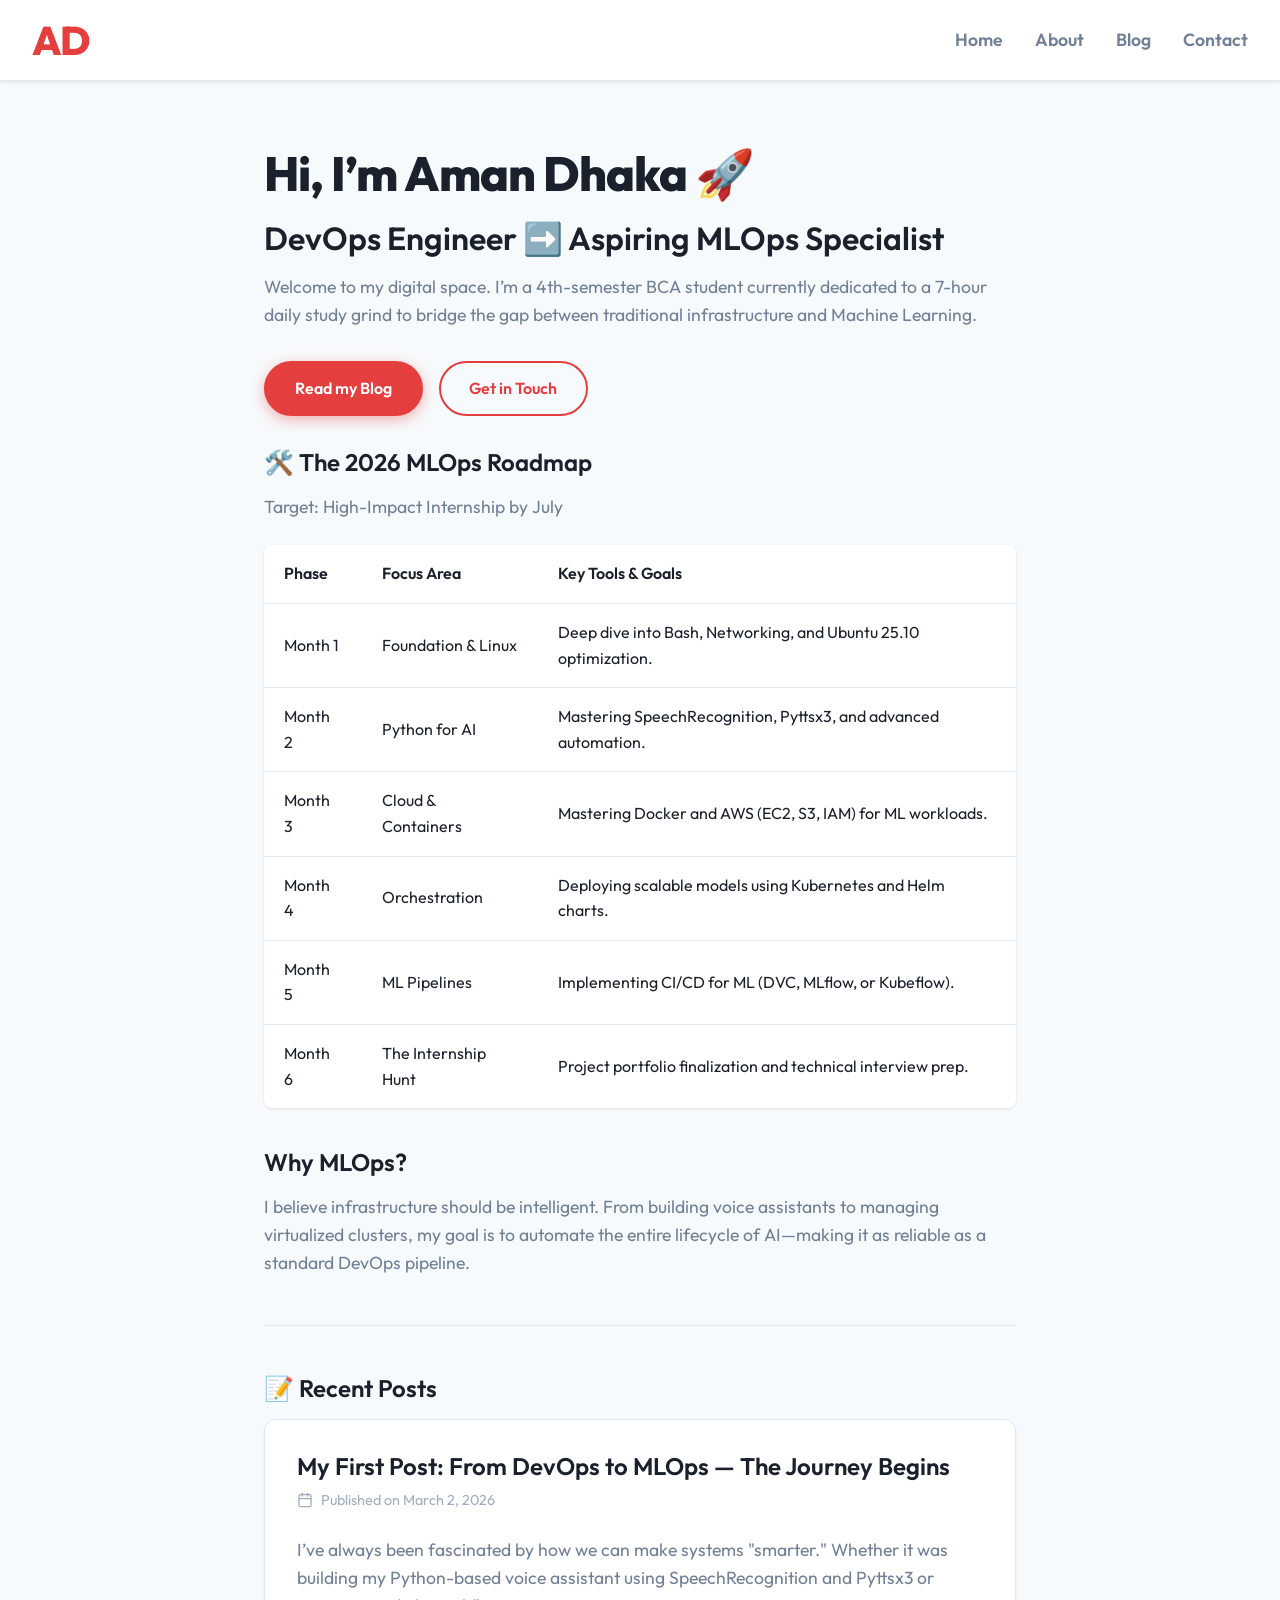
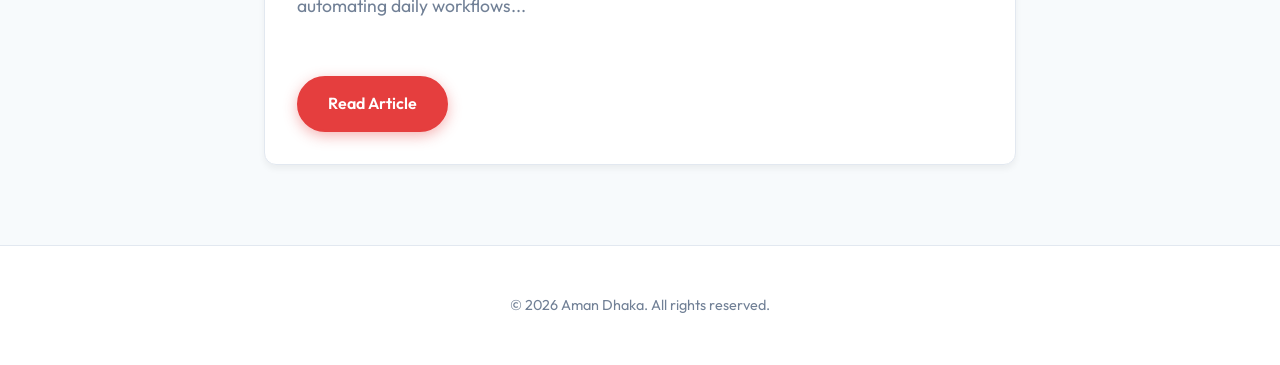
==== blog_build/index.html @ 6700e5d2 "Modernized UI with animations and integrated blog to homepage" ====
<!DOCTYPE html>
<html lang="en">

<head>
  <meta charset="UTF-8">
  <meta name="viewport" content="width=device-width, initial-scale=1.0">
  <title>Aman Dhaka | Home</title>
  <link rel="stylesheet" href="style.css">
</head>

<body>
  <header>
    <a href="index.html" class="logo">AD</a>
    <nav>
      <ul>
        <li><a href="index.html">Home</a></li>
        <li><a href="about.html">About</a></li>
        <li><a href="blog.html">Blog</a></li>
        <li><a href="contact.html">Contact</a></li>
      </ul>
    </nav>
  </header>

  <main>
    <section class="animate-fade-up">
      <h1>Hi, I’m Aman Dhaka 🚀</h1>
      <h2>DevOps Engineer ➡️ Aspiring MLOps Specialist</h2>
      <p>Welcome to my digital space. I’m a 4th-semester BCA student currently dedicated to a 7-hour daily study grind
        to bridge the gap between traditional infrastructure and Machine Learning.</p>

      <div class="flex items-center gap-1 mt-2 mb-2">
        <a href="blog.html" class="button">Read my Blog</a>
        <a href="contact.html" class="button button-outline">Get in Touch</a>
      </div>

      <h3>🛠️ The 2026 MLOps Roadmap</h3>
      <p>Target: High-Impact Internship by July</p>
      <table>
        <thead>
          <tr>
            <th>Phase</th>
            <th>Focus Area</th>
            <th>Key Tools & Goals</th>
          </tr>
        </thead>
        <tbody>
          <tr>
            <td>Month 1</td>
            <td>Foundation & Linux</td>
            <td>Deep dive into Bash, Networking, and Ubuntu 25.10 optimization.</td>
          </tr>
          <tr>
            <td>Month 2</td>
            <td>Python for AI</td>
            <td>Mastering SpeechRecognition, Pyttsx3, and advanced automation.</td>
          </tr>
          <tr>
            <td>Month 3</td>
            <td>Cloud & Containers</td>
            <td>Mastering Docker and AWS (EC2, S3, IAM) for ML workloads.</td>
          </tr>
          <tr>
            <td>Month 4</td>
            <td>Orchestration</td>
            <td>Deploying scalable models using Kubernetes and Helm charts.</td>
          </tr>
          <tr>
            <td>Month 5</td>
            <td>ML Pipelines</td>
            <td>Implementing CI/CD for ML (DVC, MLflow, or Kubeflow).</td>
          </tr>
          <tr>
            <td>Month 6</td>
            <td>The Internship Hunt</td>
            <td>Project portfolio finalization and technical interview prep.</td>
          </tr>
        </tbody>
      </table>

      <h3 class="mt-2 text-xl font-bold">Why MLOps?</h3>
      <p>I believe infrastructure should be intelligent. From building voice assistants to managing virtualized
        clusters, my goal is to automate the entire lifecycle of AI—making it as reliable as a standard DevOps pipeline.
      </p>

      <hr style="border:0; border-top: 1px solid var(--border); margin: 3rem 0;">

      <h3 class="animate-fade-up delay-100">📝 Recent Posts</h3>
      <div class="post-card animate-fade-up delay-200">
        <h2><a href="post.html">My First Post: From DevOps to MLOps — The Journey Begins</a></h2>
        <div class="post-date">
          <svg width="16" height="16" viewBox="0 0 24 24" fill="none" stroke="currentColor" stroke-width="2"
            stroke-linecap="round" stroke-linejoin="round">
            <rect x="3" y="4" width="18" height="18" rx="2" ry="2"></rect>
            <line x1="16" y1="2" x2="16" y2="6"></line>
            <line x1="8" y1="2" x2="8" y2="6"></line>
            <line x1="3" y1="10" x2="21" y2="10"></line>
          </svg>
          Published on March 2, 2026
        </div>
        <p>I’ve always been fascinated by how we can make systems "smarter." Whether it was building my
          Python-based voice assistant using SpeechRecognition and Pyttsx3 or automating daily workflows...</p>
        <a href="post.html" class="button mt-2">Read Article</a>
      </div>
    </section>
  </main>

  <footer>
    &copy; 2026 Aman Dhaka. All rights reserved.
  </footer>
</body>

</html>
---- blog_build/style.css ----
@import url('https://fonts.googleapis.com/css2?family=Outfit:wght@300;400;600;800&display=swap');

:root {
  --primary: #E53E3E;
  /* Vibrant Red */
  --primary-hover: #C53030;
  --text: #1A202C;
  /* Deep dark text */
  --text-muted: #718096;
  --bg: #F7FAFC;
  /* Off-white background */
  --nav-bg: #FFFFFF;
  /* White nav */
  --border: #E2E8F0;
  --card-bg: #FFFFFF;
  --shadow-sm: 0 1px 3px rgba(0, 0, 0, 0.1);
  --shadow-md: 0 4px 6px rgba(0, 0, 0, 0.05);
  --shadow-lg: 0 10px 15px rgba(0, 0, 0, 0.1);
  --transition: all 0.3s cubic-bezier(0.4, 0, 0.2, 1);
}

* {
  box-sizing: border-box;
  margin: 0;
  padding: 0;
}

body {
  font-family: 'Outfit', sans-serif;
  color: var(--text);
  background-color: var(--bg);
  line-height: 1.6;
  overflow-x: hidden;
}

/* Animations */
@keyframes fadeInUp {
  from {
    opacity: 0;
    transform: translateY(20px);
  }

  to {
    opacity: 1;
    transform: translateY(0);
  }
}

.animate-fade-up {
  animation: fadeInUp 0.8s ease forwards;
  opacity: 0;
}

/* Delay classes for staggered animations */
.delay-100 {
  animation-delay: 100ms;
}

.delay-200 {
  animation-delay: 200ms;
}

.delay-300 {
  animation-delay: 300ms;
}

a {
  color: var(--primary);
  text-decoration: none;
  transition: var(--transition);
}

a:hover {
  color: var(--primary-hover);
}

header {
  background-color: var(--nav-bg);
  border-bottom: 1px solid var(--border);
  padding: 1.25rem 2rem;
  display: flex;
  justify-content: space-between;
  align-items: center;
  position: sticky;
  top: 0;
  z-index: 100;
  box-shadow: var(--shadow-sm);
}

.logo {
  font-weight: 800;
  font-size: 2.5rem;
  color: var(--primary);
  text-decoration: none;
  letter-spacing: -2px;
  line-height: 1;
  transition: transform 0.3s cubic-bezier(0.175, 0.885, 0.32, 1.275);
}

.logo:hover {
  text-decoration: none;
  transform: scale(1.1) rotate(-5deg);
}

nav ul {
  list-style: none;
  display: flex;
  gap: 2rem;
}

nav a {
  font-weight: 600;
  color: var(--text-muted);
  font-size: 1.1rem;
  position: relative;
}

nav a::after {
  content: '';
  position: absolute;
  width: 0;
  height: 2px;
  bottom: -4px;
  left: 0;
  background-color: var(--primary);
  transition: width 0.3s ease;
}

nav a:hover {
  color: var(--primary);
  text-decoration: none;
}

nav a:hover::after {
  width: 100%;
}

main {
  max-width: 800px;
  margin: 4rem auto;
  padding: 0 1.5rem;
}

h1,
h2,
h3 {
  color: var(--text);
  line-height: 1.2;
  margin-bottom: 1rem;
}

h1 {
  font-size: 3rem;
  font-weight: 800;
  letter-spacing: -1px;
}

h2 {
  font-size: 2rem;
  font-weight: 600;
}

h3 {
  font-size: 1.5rem;
  font-weight: 600;
}

p {
  margin-bottom: 1.5rem;
  color: var(--text-muted);
  font-size: 1.1rem;
}

.button {
  display: inline-flex;
  align-items: center;
  justify-content: center;
  background-color: var(--primary);
  color: white;
  padding: 0.8rem 1.8rem;
  border-radius: 50px;
  /* Pill shape */
  font-weight: 600;
  text-decoration: none;
  border: 2px solid var(--primary);
  cursor: pointer;
  transition: var(--transition);
  box-shadow: 0 4px 14px 0 rgba(229, 62, 62, 0.39);
}

.button:hover {
  background-color: transparent;
  color: var(--primary);
  transform: translateY(-2px);
  box-shadow: 0 6px 20px rgba(229, 62, 62, 0.23);
}

.button-outline {
  background-color: transparent;
  color: var(--primary);
  box-shadow: none;
}

.button-outline:hover {
  background-color: var(--primary);
  color: white;
  box-shadow: 0 4px 14px 0 rgba(229, 62, 62, 0.39);
}

table {
  width: 100%;
  border-collapse: separate;
  border-spacing: 0;
  margin-bottom: 2.5rem;
  border-radius: 8px;
  overflow: hidden;
  box-shadow: var(--shadow-sm);
  background-color: var(--card-bg);
}

th,
td {
  border-bottom: 1px solid var(--border);
  padding: 1rem 1.25rem;
  text-align: left;
}

th {
  background-color: var(--nav-bg);
  font-weight: 600;
  color: var(--text);
}

tr:last-child td {
  border-bottom: none;
}

tr {
  transition: background-color 0.2s;
}

tr:hover {
  background-color: #F8FAFC;
}

/* Card Styling for Posts */
.post-card {
  background-color: var(--card-bg);
  border: 1px solid var(--border);
  padding: 2rem;
  margin-bottom: 2rem;
  border-radius: 12px;
  box-shadow: var(--shadow-md);
  transition: var(--transition);
  position: relative;
  overflow: hidden;
}

.post-card::before {
  content: '';
  position: absolute;
  top: 0;
  left: 0;
  width: 4px;
  height: 100%;
  background-color: var(--primary);
  transform: scaleY(0);
  transform-origin: top;
  transition: transform 0.4s ease;
}

.post-card:hover {
  transform: translateY(-5px);
  box-shadow: var(--shadow-lg);
  border-color: transparent;
}

.post-card:hover::before {
  transform: scaleY(1);
}

.post-card h2 {
  margin-bottom: 0.5rem;
  font-size: 1.5rem;
}

.post-card h2 a {
  color: var(--text);
  transition: color 0.2s;
}

.post-card:hover h2 a {
  color: var(--primary);
}

.post-date {
  font-size: 0.9rem;
  color: #A0AEC0;
  margin-bottom: 1.5rem;
  display: flex;
  align-items: center;
  gap: 0.5rem;
}

ul.skills,
ul.contact-links {
  list-style: none;
  margin-bottom: 2rem;
}

ul.skills li,
ul.contact-links li {
  margin-bottom: 0.75rem;
  padding-left: 2rem;
  position: relative;
  color: var(--text-muted);
}

ul.skills li::before,
ul.contact-links li::before {
  content: '✦';
  color: var(--primary);
  position: absolute;
  left: 0;
  font-size: 1.2rem;
  line-height: 1;
}

footer {
  text-align: center;
  padding: 3rem 2rem;
  margin-top: 5rem;
  border-top: 1px solid var(--border);
  color: var(--text-muted);
  font-size: 0.9rem;
  background-color: var(--nav-bg);
}

/* Utilities */
.mt-2 {
  margin-top: 2rem;
}

.mb-2 {
  margin-bottom: 2rem;
}

.gap-1 {
  gap: 1rem;
}

.flex {
  display: flex;
}

.items-center {
  align-items: center;
}

/* Responsive */
@media (max-width: 600px) {
  header {
    flex-direction: column;
    gap: 1rem;
    padding: 1rem;
  }

  nav ul {
    gap: 1rem;
    flex-wrap: wrap;
    justify-content: center;
  }

  h1 {
    font-size: 2.2rem;
  }

  h2 {
    font-size: 1.5rem;
  }

  .post-card {
    padding: 1.5rem;
  }
}
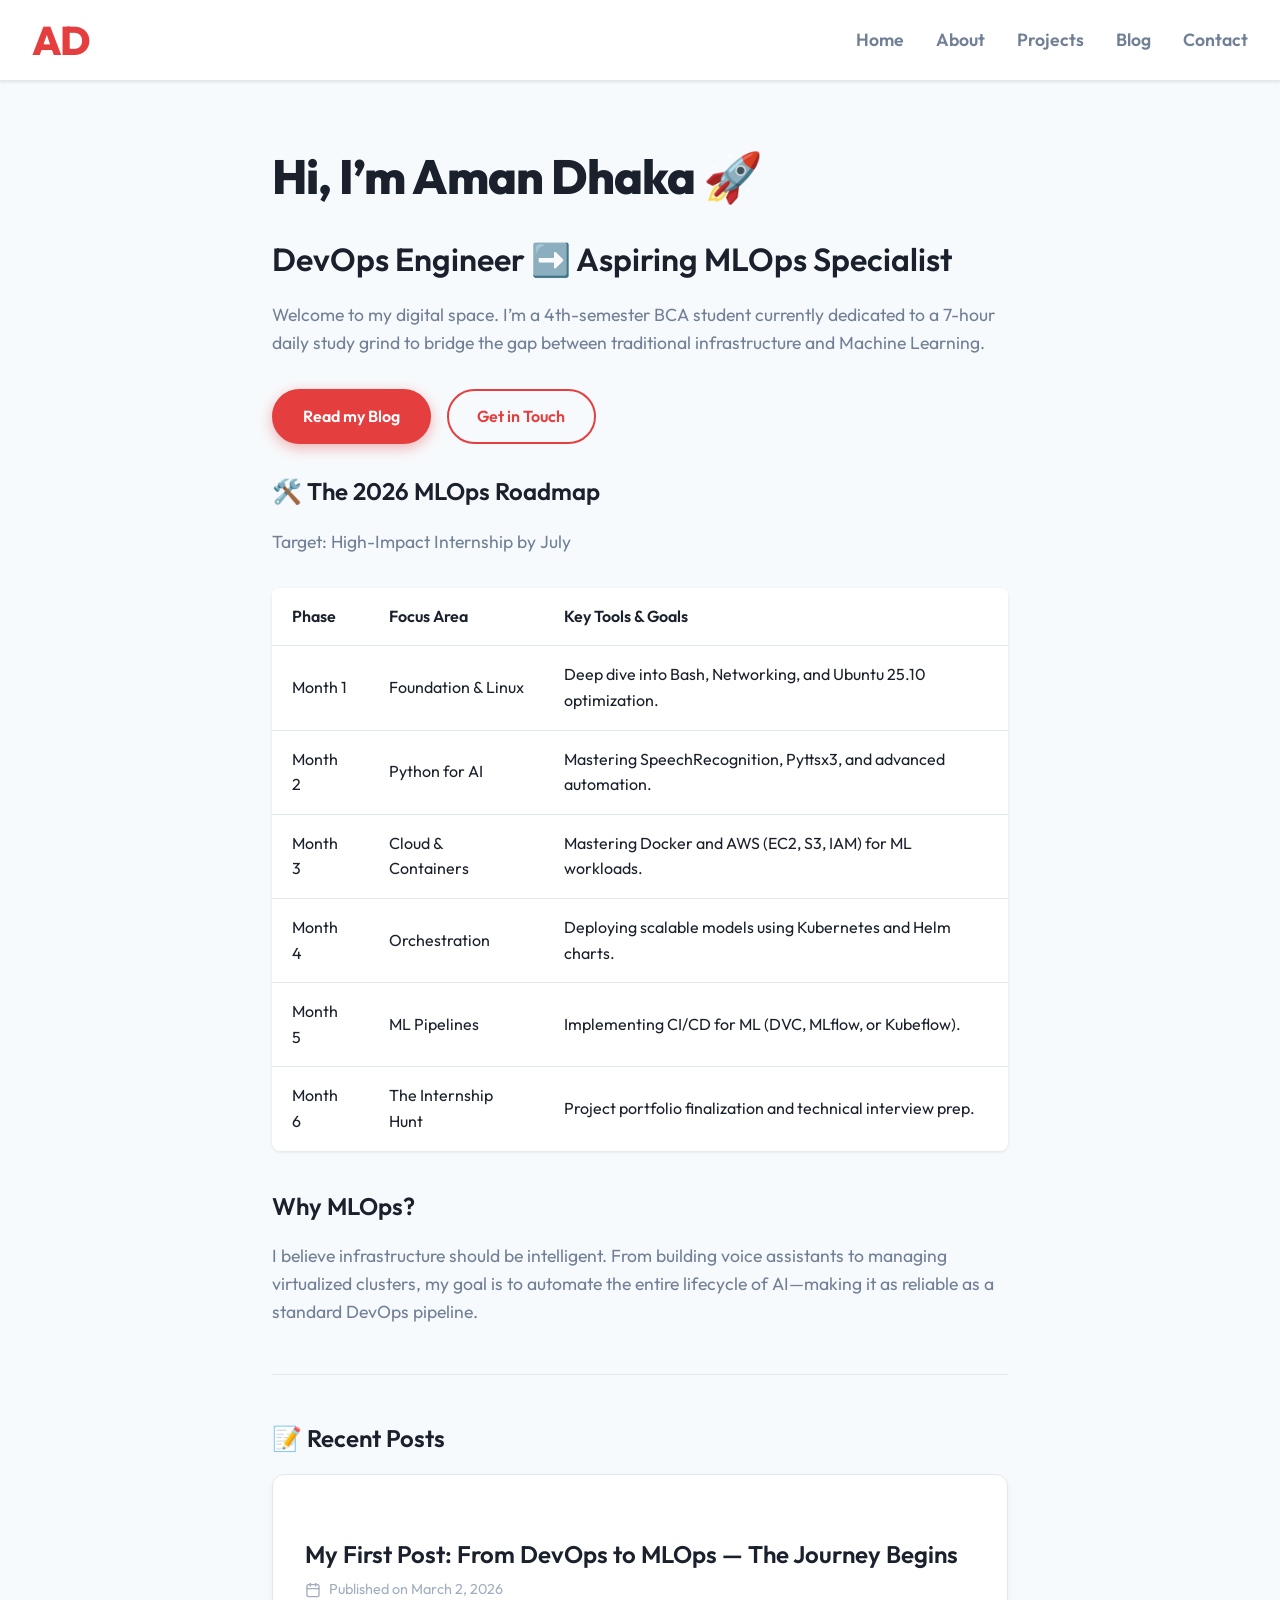
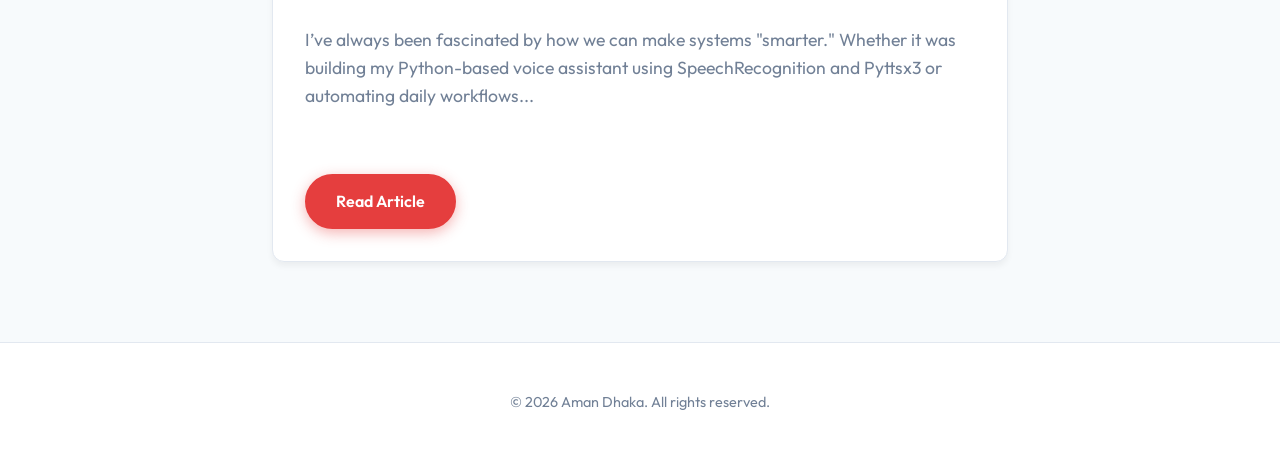
==== commit 343eedf6: "feat: Add My Projects page and global navigation links" ====
--- a/blog_build/index.html
+++ b/blog_build/index.html
@@ -15,6 +15,7 @@
       <ul>
         <li><a href="index.html">Home</a></li>
         <li><a href="about.html">About</a></li>
+        <li><a href="projects.html">Projects</a></li>
         <li><a href="blog.html">Blog</a></li>
         <li><a href="contact.html">Contact</a></li>
       </ul>
--- a/blog_build/style.css
+++ b/blog_build/style.css
@@ -138,15 +138,16 @@
 main {
   max-width: 800px;
   margin: 4rem auto;
-  padding: 0 1.5rem;
+  padding: 0 2rem;
 }
 
 h1,
 h2,
 h3 {
   color: var(--text);
-  line-height: 1.2;
-  margin-bottom: 1rem;
+  line-height: 1.3;
+  margin-top: 2rem;
+  margin-bottom: 1.25rem;
 }
 
 h1 {
@@ -166,9 +167,10 @@
 }
 
 p {
-  margin-bottom: 1.5rem;
+  margin-bottom: 2rem;
   color: var(--text-muted);
   font-size: 1.1rem;
+  line-height: 1.6;
 }
 
 .button {
@@ -256,27 +258,10 @@
   overflow: hidden;
 }
 
-.post-card::before {
-  content: '';
-  position: absolute;
-  top: 0;
-  left: 0;
-  width: 4px;
-  height: 100%;
-  background-color: var(--primary);
-  transform: scaleY(0);
-  transform-origin: top;
-  transition: transform 0.4s ease;
-}
-
 .post-card:hover {
   transform: translateY(-5px);
   box-shadow: var(--shadow-lg);
   border-color: transparent;
-}
-
-.post-card:hover::before {
-  transform: scaleY(1);
 }
 
 .post-card h2 {
@@ -336,6 +321,23 @@
   background-color: var(--nav-bg);
 }
 
+/* Progress Bar */
+.progress-container {
+  position: fixed;
+  top: 0;
+  left: 0;
+  width: 100%;
+  height: 3px;
+  background: transparent;
+  z-index: 1000;
+}
+
+.progress-bar {
+  height: 3px;
+  background: var(--primary);
+  width: 0%;
+}
+
 /* Utilities */
 .mt-2 {
   margin-top: 2rem;
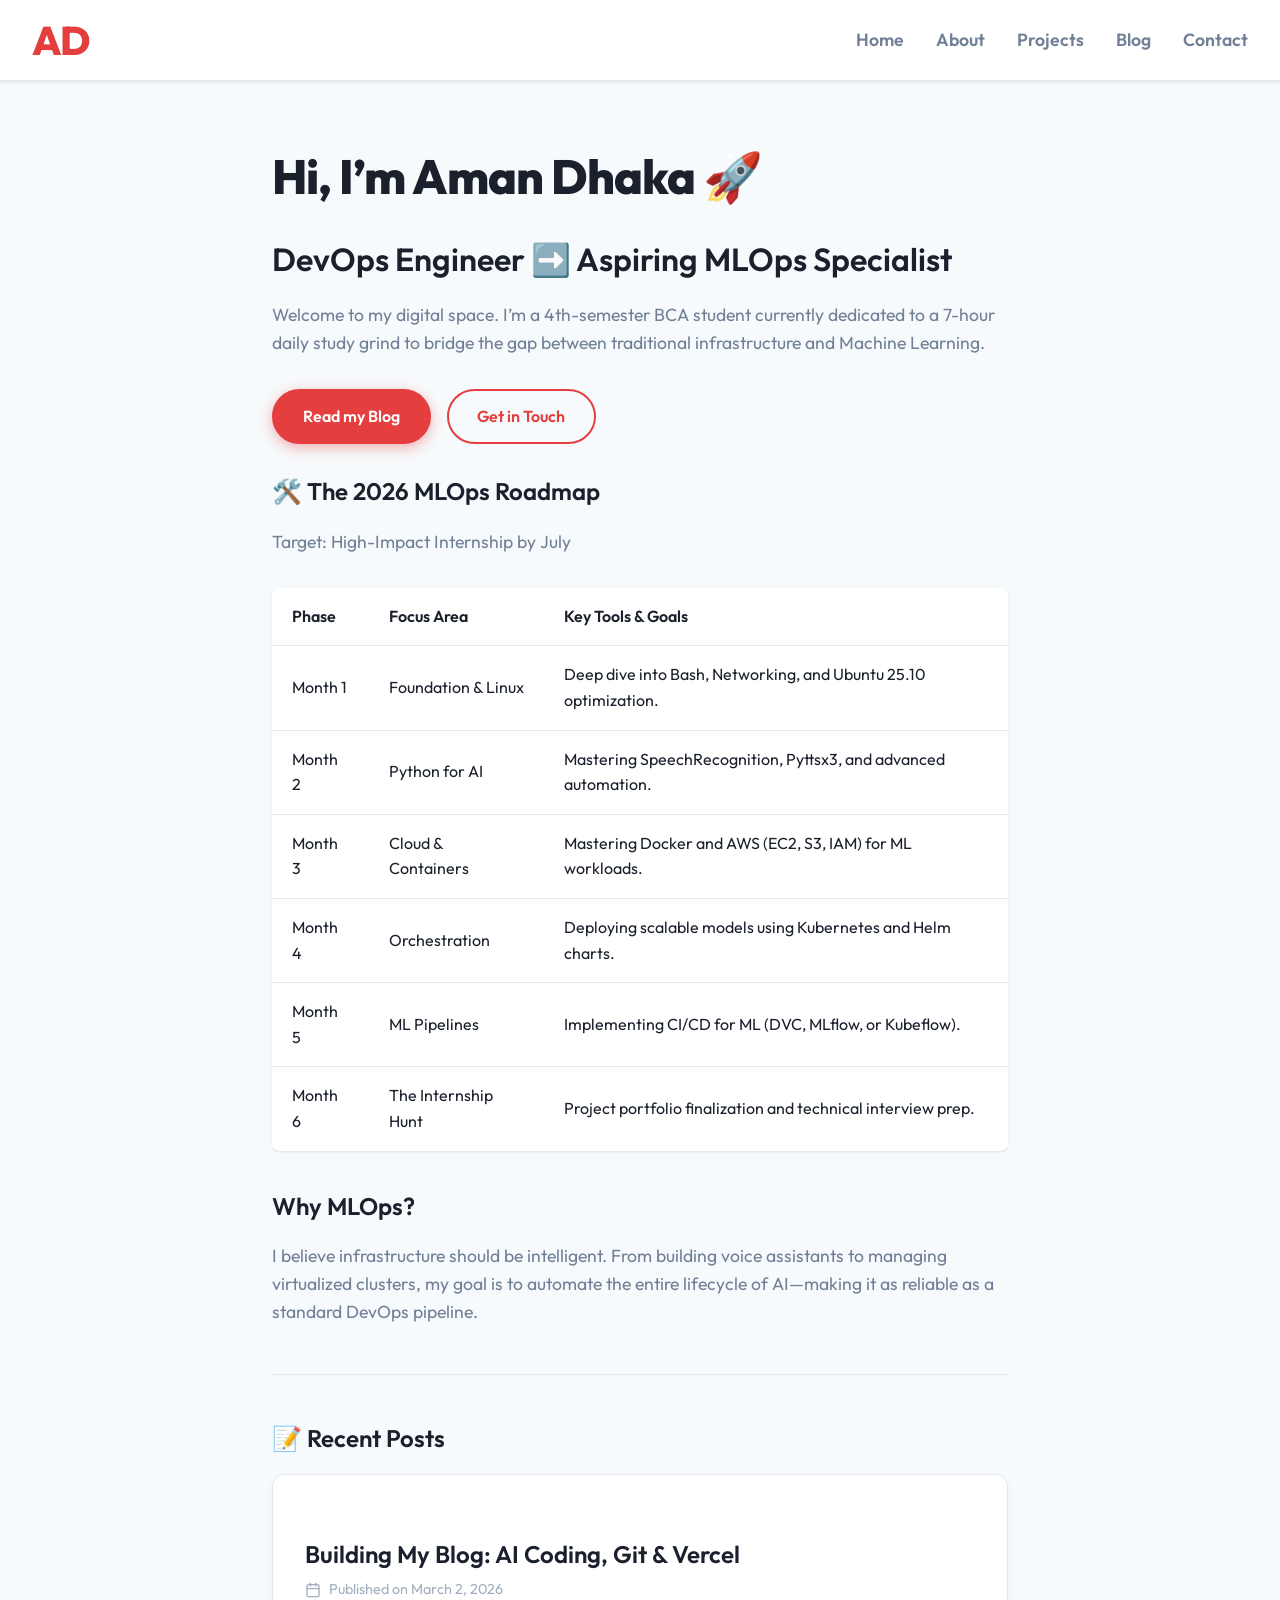
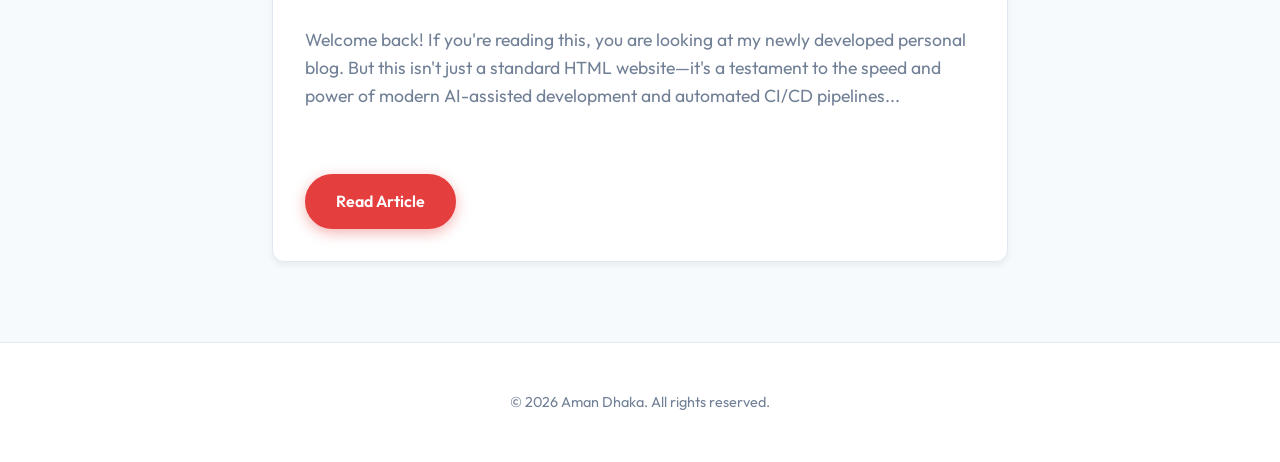
==== commit 1f7d053b: "feat: Add new blog post and link it from the home page" ====
--- a/blog_build/index.html
+++ b/blog_build/index.html
@@ -87,7 +87,7 @@
 
       <h3 class="animate-fade-up delay-100">📝 Recent Posts</h3>
       <div class="post-card animate-fade-up delay-200">
-        <h2><a href="post.html">My First Post: From DevOps to MLOps — The Journey Begins</a></h2>
+        <h2><a href="building-the-blog.html">Building My Blog: AI Coding, Git & Vercel</a></h2>
         <div class="post-date">
           <svg width="16" height="16" viewBox="0 0 24 24" fill="none" stroke="currentColor" stroke-width="2"
             stroke-linecap="round" stroke-linejoin="round">
@@ -98,9 +98,10 @@
           </svg>
           Published on March 2, 2026
         </div>
-        <p>I’ve always been fascinated by how we can make systems "smarter." Whether it was building my
-          Python-based voice assistant using SpeechRecognition and Pyttsx3 or automating daily workflows...</p>
-        <a href="post.html" class="button mt-2">Read Article</a>
+        <p>Welcome back! If you're reading this, you are looking at my newly developed personal blog. But this isn't
+          just a standard HTML website—it's a testament to the speed and power of modern AI-assisted development and
+          automated CI/CD pipelines...</p>
+        <a href="building-the-blog.html" class="button mt-2">Read Article</a>
       </div>
     </section>
   </main>
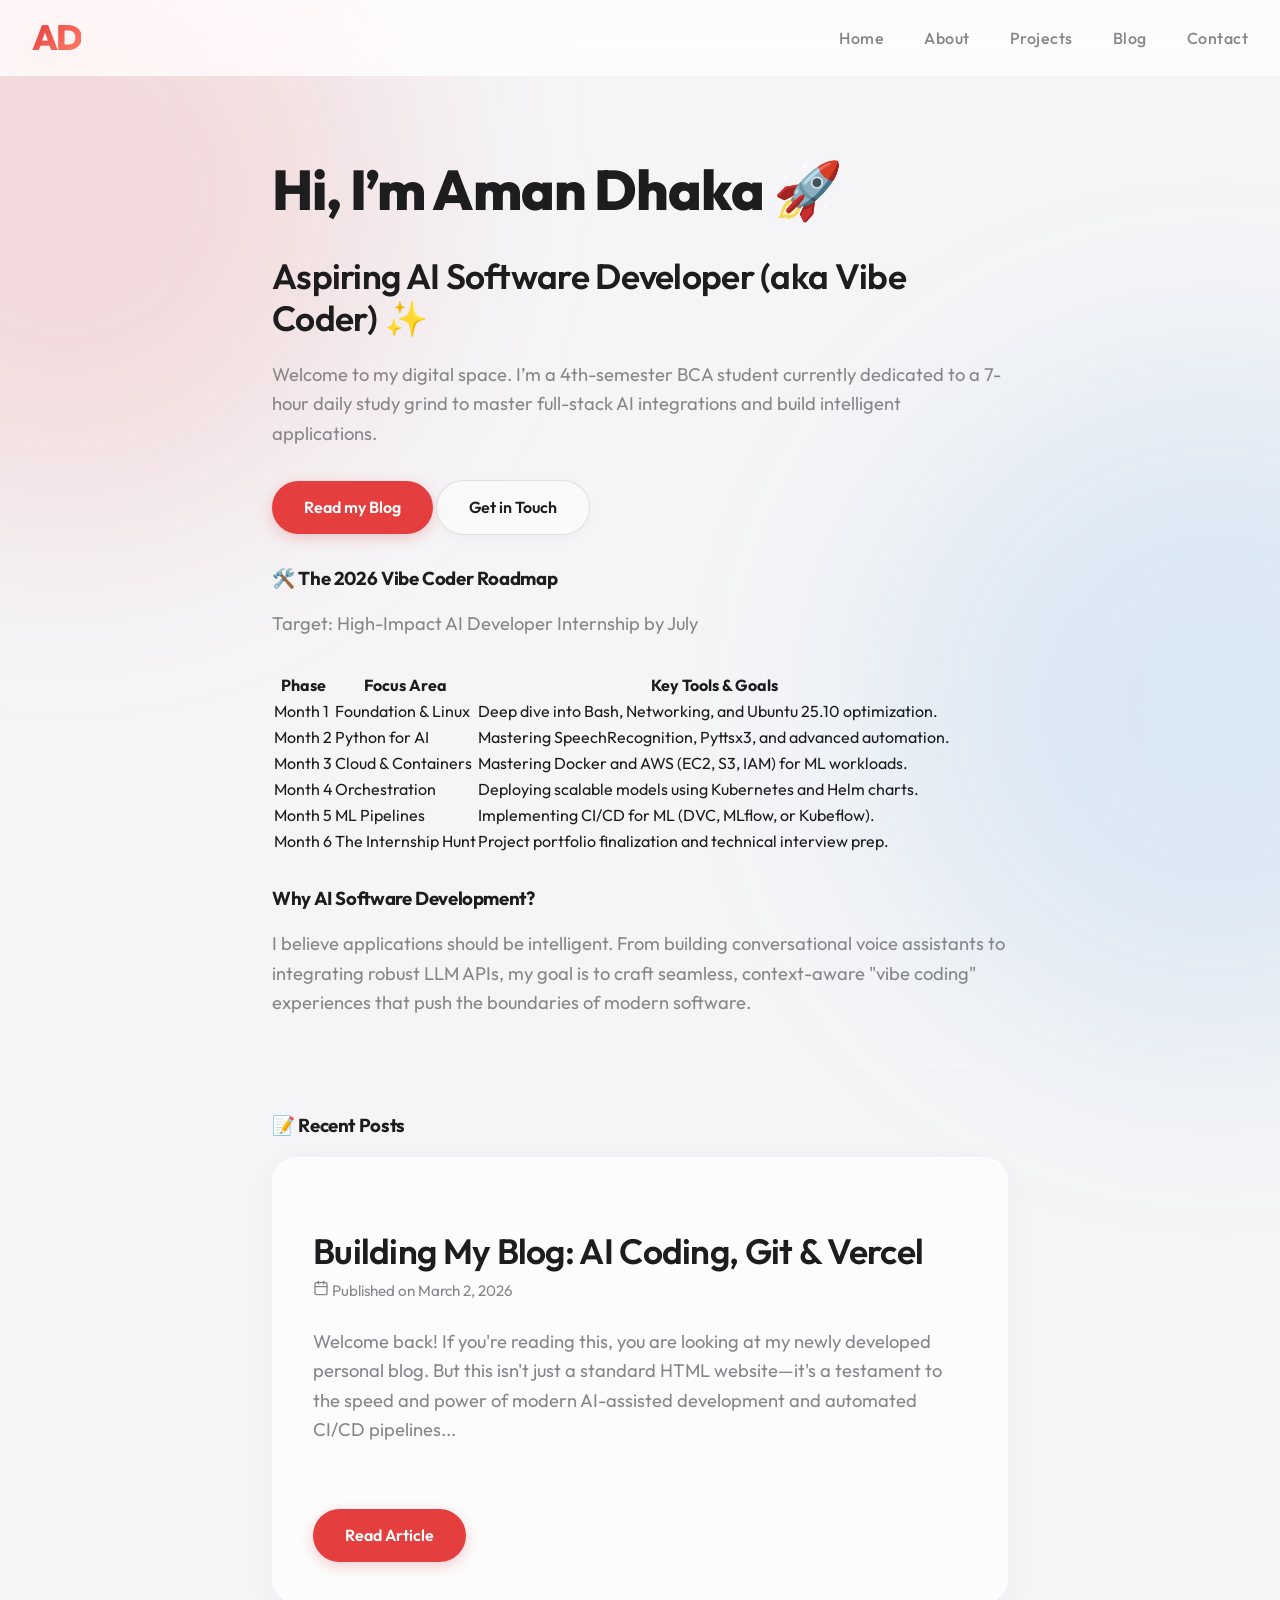
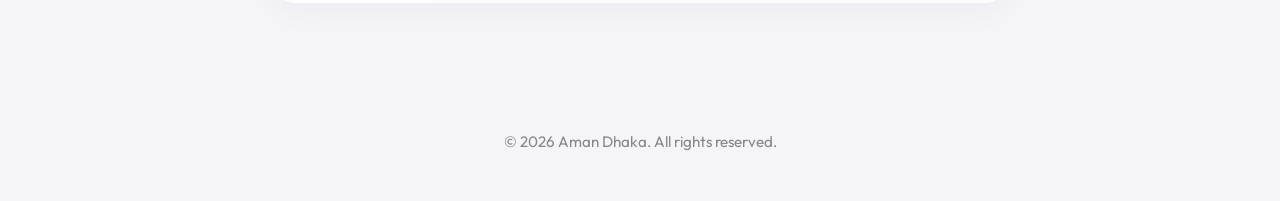
==== commit 71c2f265: "Update portfolio persona to AI Software Developer (Vibe Coder)" ====
--- a/blog_build/index.html
+++ b/blog_build/index.html
@@ -10,14 +10,14 @@
 
 <body>
   <header>
-    <a href="index.html" class="logo">AD</a>
+    <a href="/" class="logo">AD</a>
     <nav>
       <ul>
-        <li><a href="index.html">Home</a></li>
-        <li><a href="about.html">About</a></li>
-        <li><a href="projects.html">Projects</a></li>
-        <li><a href="blog.html">Blog</a></li>
-        <li><a href="contact.html">Contact</a></li>
+        <li><a href="/">Home</a></li>
+        <li><a href="/about">About</a></li>
+        <li><a href="/projects">Projects</a></li>
+        <li><a href="/blog">Blog</a></li>
+        <li><a href="/contact">Contact</a></li>
       </ul>
     </nav>
   </header>
@@ -25,17 +25,17 @@
   <main>
     <section class="animate-fade-up">
       <h1>Hi, I’m Aman Dhaka 🚀</h1>
-      <h2>DevOps Engineer ➡️ Aspiring MLOps Specialist</h2>
+      <h2>Aspiring AI Software Developer (aka Vibe Coder) ✨</h2>
       <p>Welcome to my digital space. I’m a 4th-semester BCA student currently dedicated to a 7-hour daily study grind
-        to bridge the gap between traditional infrastructure and Machine Learning.</p>
+        to master full-stack AI integrations and build intelligent applications.</p>
 
       <div class="flex items-center gap-1 mt-2 mb-2">
-        <a href="blog.html" class="button">Read my Blog</a>
-        <a href="contact.html" class="button button-outline">Get in Touch</a>
+        <a href="/blog" class="button">Read my Blog</a>
+        <a href="/contact" class="button button-outline">Get in Touch</a>
       </div>
 
-      <h3>🛠️ The 2026 MLOps Roadmap</h3>
-      <p>Target: High-Impact Internship by July</p>
+      <h3>🛠️ The 2026 Vibe Coder Roadmap</h3>
+      <p>Target: High-Impact AI Developer Internship by July</p>
       <table>
         <thead>
           <tr>
@@ -78,16 +78,15 @@
         </tbody>
       </table>
 
-      <h3 class="mt-2 text-xl font-bold">Why MLOps?</h3>
-      <p>I believe infrastructure should be intelligent. From building voice assistants to managing virtualized
-        clusters, my goal is to automate the entire lifecycle of AI—making it as reliable as a standard DevOps pipeline.
+      <h3 class="mt-2 text-xl font-bold">Why AI Software Development?</h3>
+      <p>I believe applications should be intelligent. From building conversational voice assistants to integrating robust LLM APIs, my goal is to craft seamless, context-aware "vibe coding" experiences that push the boundaries of modern software.
       </p>
 
       <hr style="border:0; border-top: 1px solid var(--border); margin: 3rem 0;">
 
       <h3 class="animate-fade-up delay-100">📝 Recent Posts</h3>
       <div class="post-card animate-fade-up delay-200">
-        <h2><a href="building-the-blog.html">Building My Blog: AI Coding, Git & Vercel</a></h2>
+        <h2><a href="/building-the-blog">Building My Blog: AI Coding, Git & Vercel</a></h2>
         <div class="post-date">
           <svg width="16" height="16" viewBox="0 0 24 24" fill="none" stroke="currentColor" stroke-width="2"
             stroke-linecap="round" stroke-linejoin="round">
@@ -101,7 +100,7 @@
         <p>Welcome back! If you're reading this, you are looking at my newly developed personal blog. But this isn't
           just a standard HTML website—it's a testament to the speed and power of modern AI-assisted development and
           automated CI/CD pipelines...</p>
-        <a href="building-the-blog.html" class="button mt-2">Read Article</a>
+        <a href="/building-the-blog" class="button mt-2">Read Article</a>
       </div>
     </section>
   </main>
@@ -111,4 +110,4 @@
   </footer>
 </body>
 
-</html>+</html>
--- a/blog_build/style.css
+++ b/blog_build/style.css
@@ -1,22 +1,16 @@
-@import url('https://fonts.googleapis.com/css2?family=Outfit:wght@300;400;600;800&display=swap');
+@import url('https://fonts.googleapis.com/css2?family=Outfit:wght@300;400;500;600;800&display=swap');
 
 :root {
   --primary: #E53E3E;
-  /* Vibrant Red */
   --primary-hover: #C53030;
-  --text: #1A202C;
-  /* Deep dark text */
-  --text-muted: #718096;
-  --bg: #F7FAFC;
-  /* Off-white background */
-  --nav-bg: #FFFFFF;
-  /* White nav */
-  --border: #E2E8F0;
-  --card-bg: #FFFFFF;
-  --shadow-sm: 0 1px 3px rgba(0, 0, 0, 0.1);
-  --shadow-md: 0 4px 6px rgba(0, 0, 0, 0.05);
-  --shadow-lg: 0 10px 15px rgba(0, 0, 0, 0.1);
-  --transition: all 0.3s cubic-bezier(0.4, 0, 0.2, 1);
+  --text: #1d1d1f; /* Authentic Apple Dark Gray */
+  --text-muted: #86868b;
+  --bg: #f5f5f7; /* Apple specific soft background */
+  --nav-bg: rgba(255, 255, 255, 0.72);
+  --card-bg: rgba(255, 255, 255, 0.65);
+  --border: rgba(255, 255, 255, 0.4);
+  --glass-shadow: 0 8px 32px 0 rgba(31, 38, 135, 0.04);
+  --transition: all 0.5s cubic-bezier(0.25, 0.8, 0.25, 1);
 }
 
 * {
@@ -26,43 +20,62 @@
 }
 
 body {
-  font-family: 'Outfit', sans-serif;
+  font-family: 'Outfit', -apple-system, BlinkMacSystemFont, "Segoe UI", Roboto, Helvetica, Arial, sans-serif;
   color: var(--text);
   background-color: var(--bg);
-  line-height: 1.6;
+  line-height: 1.5;
   overflow-x: hidden;
-}
-
-/* Animations */
+  position: relative;
+  min-height: 100vh;
+}
+
+/* ambient animated background blobs for glassmorphism contrast */
+body::before, body::after {
+  content: '';
+  position: fixed;
+  width: 50vw;
+  height: 50vw;
+  border-radius: 50%;
+  z-index: -1;
+  filter: blur(120px);
+  opacity: 0.6;
+  animation: float 25s cubic-bezier(0.25, 0.1, 0.25, 1) infinite alternate;
+}
+
+body::before {
+  top: -10vw;
+  left: -20vw;
+  background: rgba(229, 62, 62, 0.25); /* Soft Primary Red */
+}
+
+body::after {
+  bottom: -10vw;
+  right: -20vw;
+  background: rgba(66, 153, 225, 0.25); /* Soft Ambient Blue */
+  animation-delay: -12s;
+  animation-duration: 30s;
+}
+
+@keyframes float {
+  0% { transform: translate(0, 0) scale(1); }
+  50% { transform: translate(15vw, 5vw) scale(1.1); }
+  100% { transform: translate(-5vw, 15vw) scale(0.9); }
+}
+
+/* Entrance Animations */
 @keyframes fadeInUp {
-  from {
-    opacity: 0;
-    transform: translateY(20px);
-  }
-
-  to {
-    opacity: 1;
-    transform: translateY(0);
-  }
+  from { opacity: 0; transform: translateY(30px) scale(0.98); }
+  to { opacity: 1; transform: translateY(0) scale(1); }
 }
 
 .animate-fade-up {
-  animation: fadeInUp 0.8s ease forwards;
+  animation: fadeInUp 1s cubic-bezier(0.16, 1, 0.3, 1) forwards;
   opacity: 0;
 }
 
-/* Delay classes for staggered animations */
-.delay-100 {
-  animation-delay: 100ms;
-}
-
-.delay-200 {
-  animation-delay: 200ms;
-}
-
-.delay-300 {
-  animation-delay: 300ms;
-}
+.delay-100 { animation-delay: 100ms; }
+.delay-200 { animation-delay: 200ms; }
+.delay-300 { animation-delay: 300ms; }
 
 a {
   color: var(--primary);
@@ -74,9 +87,12 @@
   color: var(--primary-hover);
 }
 
+/* Premium Glassmorphism Header */
 header {
   background-color: var(--nav-bg);
-  border-bottom: 1px solid var(--border);
+  backdrop-filter: saturate(180%) blur(20px);
+  -webkit-backdrop-filter: saturate(180%) blur(20px);
+  border-bottom: 1px solid rgba(255, 255, 255, 0.5);
   padding: 1.25rem 2rem;
   display: flex;
   justify-content: space-between;
@@ -84,194 +100,153 @@
   position: sticky;
   top: 0;
   z-index: 100;
-  box-shadow: var(--shadow-sm);
 }
 
 .logo {
   font-weight: 800;
-  font-size: 2.5rem;
-  color: var(--primary);
+  font-size: 2.2rem;
+  background: linear-gradient(135deg, var(--primary), #FF7E67);
+  -webkit-background-clip: text;
+  -webkit-text-fill-color: transparent;
+  background-clip: text;
   text-decoration: none;
   letter-spacing: -2px;
   line-height: 1;
-  transition: transform 0.3s cubic-bezier(0.175, 0.885, 0.32, 1.275);
+  transition: var(--transition);
 }
 
 .logo:hover {
-  text-decoration: none;
-  transform: scale(1.1) rotate(-5deg);
+  transform: scale(1.05);
 }
 
 nav ul {
   list-style: none;
   display: flex;
-  gap: 2rem;
+  gap: 2.5rem;
 }
 
 nav a {
-  font-weight: 600;
+  font-weight: 500;
   color: var(--text-muted);
-  font-size: 1.1rem;
-  position: relative;
-}
-
-nav a::after {
-  content: '';
-  position: absolute;
-  width: 0;
-  height: 2px;
-  bottom: -4px;
-  left: 0;
-  background-color: var(--primary);
-  transition: width 0.3s ease;
+  font-size: 1rem;
+  letter-spacing: 0.5px;
 }
 
 nav a:hover {
-  color: var(--primary);
-  text-decoration: none;
-}
-
-nav a:hover::after {
-  width: 100%;
+  color: var(--text);
 }
 
 main {
   max-width: 800px;
-  margin: 4rem auto;
+  margin: 5rem auto;
   padding: 0 2rem;
 }
 
-h1,
-h2,
-h3 {
-  color: var(--text);
-  line-height: 1.3;
+h1, h2, h3 {
+  color: var(--text);
+  line-height: 1.2;
+  letter-spacing: -0.02em;
   margin-top: 2rem;
   margin-bottom: 1.25rem;
 }
 
 h1 {
-  font-size: 3rem;
+  font-size: 3.5rem;
   font-weight: 800;
-  letter-spacing: -1px;
 }
 
 h2 {
-  font-size: 2rem;
-  font-weight: 600;
-}
-
-h3 {
-  font-size: 1.5rem;
+  font-size: 2.2rem;
   font-weight: 600;
 }
 
 p {
   margin-bottom: 2rem;
   color: var(--text-muted);
-  font-size: 1.1rem;
+  font-size: 1.15rem;
   line-height: 1.6;
-}
-
+  font-weight: 400;
+}
+
+/* Button UI (Apple Style Minimalist) */
 .button {
   display: inline-flex;
   align-items: center;
   justify-content: center;
   background-color: var(--primary);
   color: white;
-  padding: 0.8rem 1.8rem;
-  border-radius: 50px;
-  /* Pill shape */
+  padding: 0.9rem 2rem;
+  border-radius: 999px; /* Complete Pill / Apple standard */
+  font-size: 1rem;
   font-weight: 600;
   text-decoration: none;
-  border: 2px solid var(--primary);
+  border: none;
   cursor: pointer;
   transition: var(--transition);
-  box-shadow: 0 4px 14px 0 rgba(229, 62, 62, 0.39);
+  box-shadow: 0 4px 14px 0 rgba(229, 62, 62, 0.25);
+  backdrop-filter: blur(10px);
 }
 
 .button:hover {
-  background-color: transparent;
-  color: var(--primary);
-  transform: translateY(-2px);
-  box-shadow: 0 6px 20px rgba(229, 62, 62, 0.23);
+  transform: translateY(-2px) scale(1.02);
+  box-shadow: 0 8px 25px rgba(229, 62, 62, 0.4);
 }
 
 .button-outline {
-  background-color: transparent;
-  color: var(--primary);
-  box-shadow: none;
+  background-color: rgba(255, 255, 255, 0.5);
+  color: var(--text);
+  border: 1px solid rgba(0, 0, 0, 0.1);
+  box-shadow: 0 4px 14px rgba(0, 0, 0, 0.03);
 }
 
 .button-outline:hover {
-  background-color: var(--primary);
-  color: white;
-  box-shadow: 0 4px 14px 0 rgba(229, 62, 62, 0.39);
-}
-
-table {
-  width: 100%;
-  border-collapse: separate;
-  border-spacing: 0;
-  margin-bottom: 2.5rem;
-  border-radius: 8px;
-  overflow: hidden;
-  box-shadow: var(--shadow-sm);
-  background-color: var(--card-bg);
-}
-
-th,
-td {
-  border-bottom: 1px solid var(--border);
-  padding: 1rem 1.25rem;
-  text-align: left;
-}
-
-th {
-  background-color: var(--nav-bg);
-  font-weight: 600;
-  color: var(--text);
-}
-
-tr:last-child td {
-  border-bottom: none;
-}
-
-tr {
-  transition: background-color 0.2s;
-}
-
-tr:hover {
-  background-color: #F8FAFC;
-}
-
-/* Card Styling for Posts */
+  background-color: white;
+  color: var(--text);
+  box-shadow: 0 8px 25px rgba(0, 0, 0, 0.08);
+  border-color: rgba(0, 0, 0, 0.15);
+}
+
+/* Glassmorphism Dynamic Cards */
 .post-card {
-  background-color: var(--card-bg);
+  background: var(--card-bg);
+  backdrop-filter: blur(24px);
+  -webkit-backdrop-filter: blur(24px);
   border: 1px solid var(--border);
-  padding: 2rem;
+  padding: 2.5rem;
   margin-bottom: 2rem;
-  border-radius: 12px;
-  box-shadow: var(--shadow-md);
+  border-radius: 24px;
+  box-shadow: var(--glass-shadow);
   transition: var(--transition);
   position: relative;
   overflow: hidden;
 }
 
+/* Premium Apple-like Inner border reflection on cards */
+.post-card::before {
+  content: '';
+  position: absolute;
+  top: 0; left: 0; right: 0; bottom: 0;
+  border-radius: 24px;
+  padding: 1px;
+  background: linear-gradient(135deg, rgba(255,255,255,1), rgba(255,255,255,0.0));
+  -webkit-mask: linear-gradient(#fff 0 0) content-box, linear-gradient(#fff 0 0);
+  -webkit-mask-composite: xor;
+  mask-composite: exclude;
+  pointer-events: none;
+}
+
 .post-card:hover {
-  transform: translateY(-5px);
-  box-shadow: var(--shadow-lg);
-  border-color: transparent;
+  transform: translateY(-8px) scale(1.01);
+  box-shadow: 0 20px 40px rgba(0, 0, 0, 0.06);
+  background: rgba(255, 255, 255, 0.85);
 }
 
 .post-card h2 {
   margin-bottom: 0.5rem;
-  font-size: 1.5rem;
 }
 
 .post-card h2 a {
   color: var(--text);
-  transition: color 0.2s;
 }
 
 .post-card:hover h2 a {
@@ -279,109 +254,59 @@
 }
 
 .post-date {
-  font-size: 0.9rem;
-  color: #A0AEC0;
+  font-size: 0.95rem;
+  color: var(--text-muted);
   margin-bottom: 1.5rem;
-  display: flex;
-  align-items: center;
-  gap: 0.5rem;
-}
-
-ul.skills,
-ul.contact-links {
+}
+
+ul.skills, ul.contact-links {
   list-style: none;
   margin-bottom: 2rem;
 }
 
-ul.skills li,
-ul.contact-links li {
-  margin-bottom: 0.75rem;
-  padding-left: 2rem;
+ul.skills li, ul.contact-links li {
+  margin-bottom: 0.8rem;
+  padding-left: 2.2rem;
   position: relative;
-  color: var(--text-muted);
-}
-
-ul.skills li::before,
-ul.contact-links li::before {
-  content: '✦';
+  color: var(--text);
+  font-weight: 500;
+}
+
+ul.skills li::before, ul.contact-links li::before {
+  content: '❖'; /* Sleeker bullet icon */
   color: var(--primary);
   position: absolute;
   left: 0;
-  font-size: 1.2rem;
-  line-height: 1;
+  font-size: 1.1rem;
+  line-height: 1.2;
 }
 
 footer {
   text-align: center;
   padding: 3rem 2rem;
   margin-top: 5rem;
-  border-top: 1px solid var(--border);
   color: var(--text-muted);
-  font-size: 0.9rem;
-  background-color: var(--nav-bg);
-}
-
-/* Progress Bar */
-.progress-container {
-  position: fixed;
-  top: 0;
-  left: 0;
-  width: 100%;
-  height: 3px;
-  background: transparent;
-  z-index: 1000;
-}
-
-.progress-bar {
-  height: 3px;
-  background: var(--primary);
-  width: 0%;
+  font-size: 0.95rem;
+  background-color: transparent;
 }
 
 /* Utilities */
-.mt-2 {
-  margin-top: 2rem;
-}
-
-.mb-2 {
-  margin-bottom: 2rem;
-}
-
-.gap-1 {
-  gap: 1rem;
-}
-
-.flex {
-  display: flex;
-}
-
-.items-center {
-  align-items: center;
-}
-
-/* Responsive */
+.mt-2 { margin-top: 2rem; }
+.mb-2 { margin-bottom: 2rem; }
+
+/* Responsive adjustments */
 @media (max-width: 600px) {
   header {
     flex-direction: column;
-    gap: 1rem;
-    padding: 1rem;
+    gap: 1.5rem;
+    padding: 1.5rem;
   }
-
   nav ul {
-    gap: 1rem;
+    gap: 1.2rem;
     flex-wrap: wrap;
     justify-content: center;
   }
-
-  h1 {
-    font-size: 2.2rem;
-  }
-
-  h2 {
-    font-size: 1.5rem;
-  }
-
-  .post-card {
-    padding: 1.5rem;
-  }
+  h1 { font-size: 2.5rem; }
+  h2 { font-size: 1.8rem; }
+  .post-card { padding: 1.8rem; }
 }
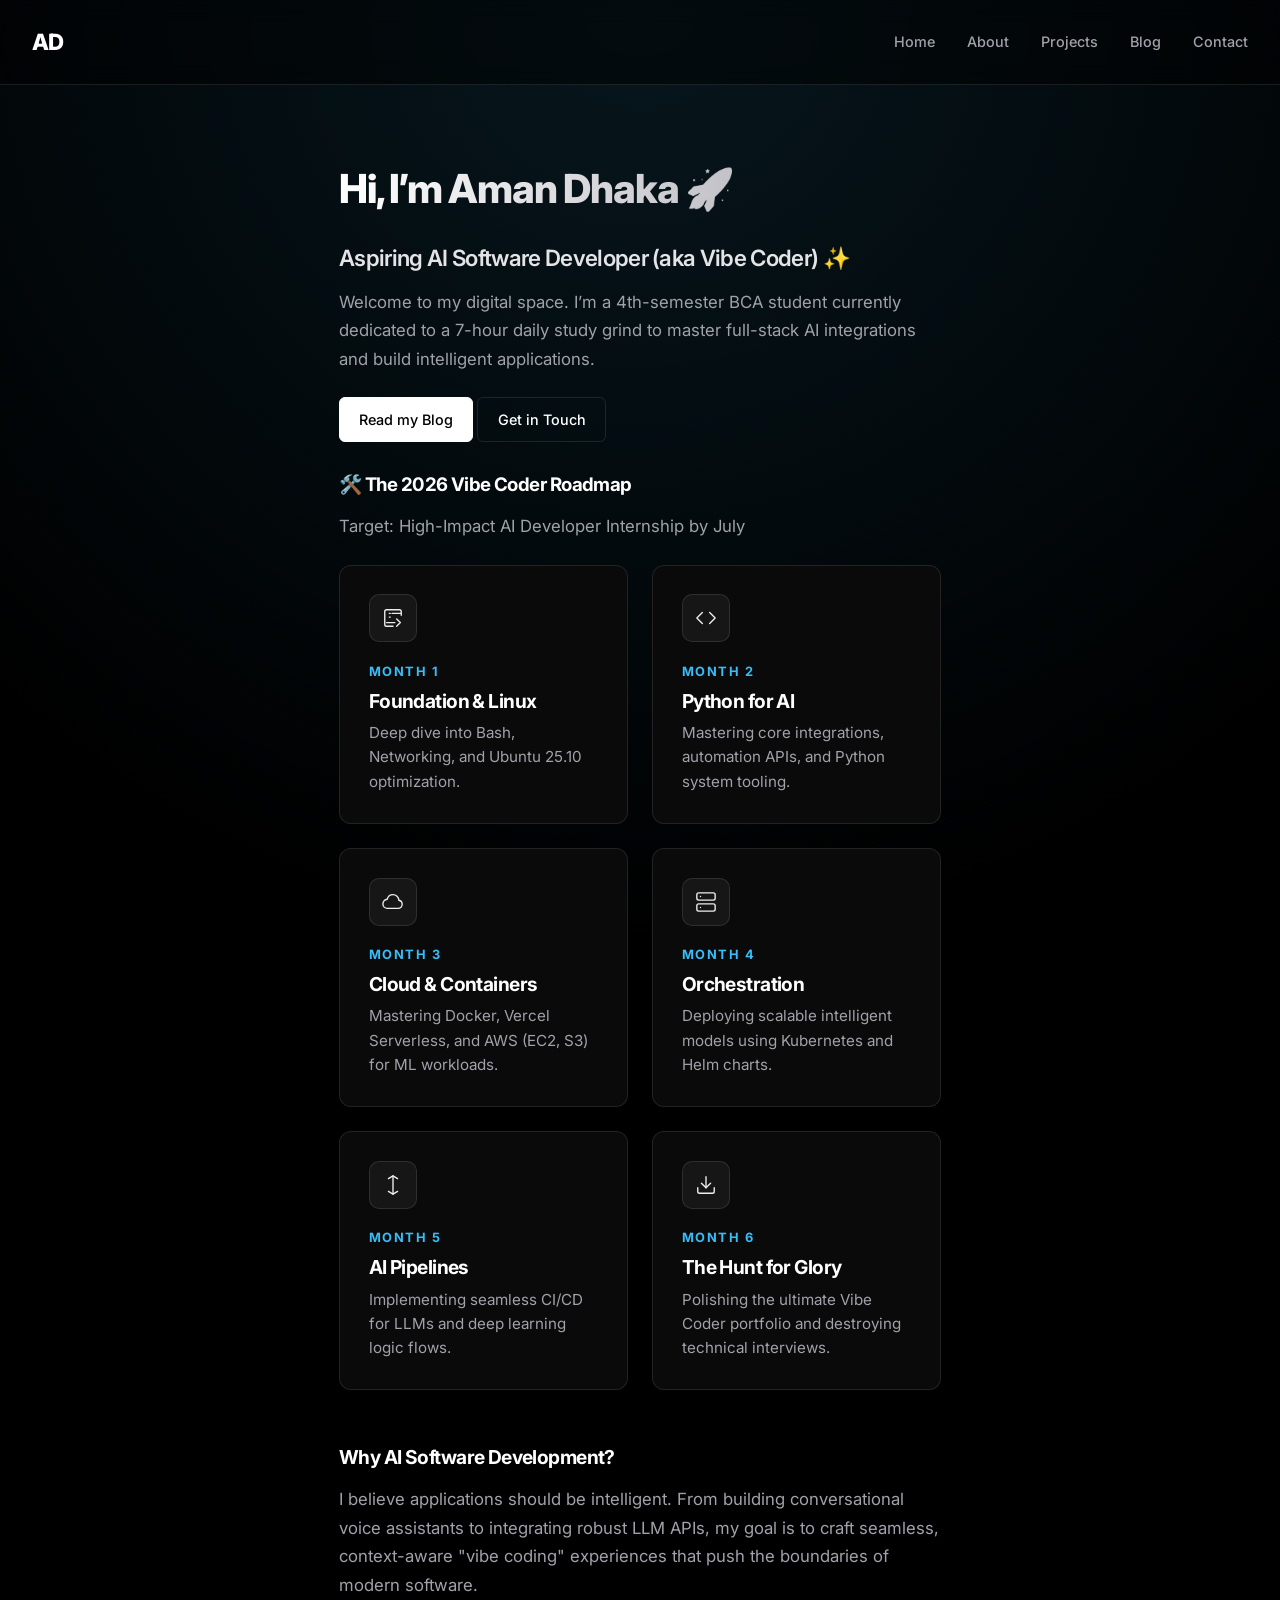
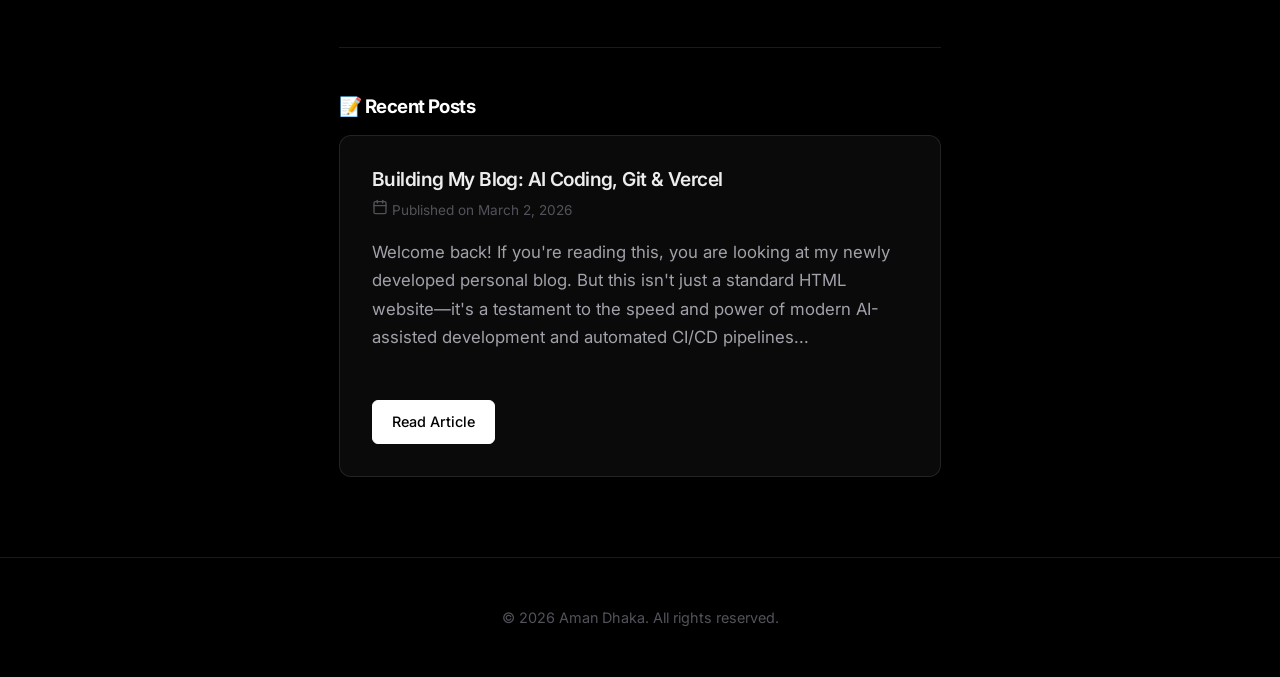
==== commit d07ae8c5: "Execute high-impact UI refactor: Replace tables with SVG grid cards" ====
--- a/blog_build/index.html
+++ b/blog_build/index.html
@@ -36,47 +36,79 @@
 
       <h3>🛠️ The 2026 Vibe Coder Roadmap</h3>
       <p>Target: High-Impact AI Developer Internship by July</p>
-      <table>
-        <thead>
-          <tr>
-            <th>Phase</th>
-            <th>Focus Area</th>
-            <th>Key Tools & Goals</th>
-          </tr>
-        </thead>
-        <tbody>
-          <tr>
-            <td>Month 1</td>
-            <td>Foundation & Linux</td>
-            <td>Deep dive into Bash, Networking, and Ubuntu 25.10 optimization.</td>
-          </tr>
-          <tr>
-            <td>Month 2</td>
-            <td>Python for AI</td>
-            <td>Mastering SpeechRecognition, Pyttsx3, and advanced automation.</td>
-          </tr>
-          <tr>
-            <td>Month 3</td>
-            <td>Cloud & Containers</td>
-            <td>Mastering Docker and AWS (EC2, S3, IAM) for ML workloads.</td>
-          </tr>
-          <tr>
-            <td>Month 4</td>
-            <td>Orchestration</td>
-            <td>Deploying scalable models using Kubernetes and Helm charts.</td>
-          </tr>
-          <tr>
-            <td>Month 5</td>
-            <td>ML Pipelines</td>
-            <td>Implementing CI/CD for ML (DVC, MLflow, or Kubeflow).</td>
-          </tr>
-          <tr>
-            <td>Month 6</td>
-            <td>The Internship Hunt</td>
-            <td>Project portfolio finalization and technical interview prep.</td>
-          </tr>
-        </tbody>
-      </table>
+      <div class="roadmap-grid">
+        <!-- Month 1 -->
+        <div class="roadmap-card animate-fade-up delay-100">
+          <div class="roadmap-icon">
+            <svg viewBox="0 0 24 24"><path d="M20 7h-9M14 17H5M12 21H5a2 2 0 0 1-2-2V5a2 2 0 0 1 2-2h14a2 2 0 0 1 2 2v4M16 13l4 4-4 4M8 7h1M8 11h1"></path></svg>
+          </div>
+          <div>
+            <h4>Month 1</h4>
+            <h3>Foundation & Linux</h3>
+            <p>Deep dive into Bash, Networking, and Ubuntu 25.10 optimization.</p>
+          </div>
+        </div>
+
+        <!-- Month 2 -->
+        <div class="roadmap-card animate-fade-up delay-100">
+          <div class="roadmap-icon">
+            <svg viewBox="0 0 24 24"><polyline points="16 18 22 12 16 6"></polyline><polyline points="8 6 2 12 8 18"></polyline></svg>
+          </div>
+          <div>
+            <h4>Month 2</h4>
+            <h3>Python for AI</h3>
+            <p>Mastering core integrations, automation APIs, and Python system tooling.</p>
+          </div>
+        </div>
+
+        <!-- Month 3 -->
+        <div class="roadmap-card animate-fade-up delay-200">
+          <div class="roadmap-icon">
+            <svg viewBox="0 0 24 24"><path d="M17.5 19C19.985 19 22 16.985 22 14.5C22 12.316 20.442 10.457 18.358 10.093C18.175 6.643 15.353 4 12 4C8.945 4 6.388 6.136 5.679 9.006C3.067 9.243 1 11.458 1 14.167C1 16.837 3.163 19 5.833 19H17.5Z"></path></svg>
+          </div>
+          <div>
+            <h4>Month 3</h4>
+            <h3>Cloud & Containers</h3>
+            <p>Mastering Docker, Vercel Serverless, and AWS (EC2, S3) for ML workloads.</p>
+          </div>
+        </div>
+
+        <!-- Month 4 -->
+        <div class="roadmap-card animate-fade-up delay-200">
+          <div class="roadmap-icon">
+            <svg viewBox="0 0 24 24"><rect x="2" y="2" width="20" height="8" rx="2" ry="2"></rect><rect x="2" y="14" width="20" height="8" rx="2" ry="2"></rect><line x1="6" y1="6" x2="6.01" y2="6"></line><line x1="6" y1="18" x2="6.01" y2="18"></line></svg>
+          </div>
+          <div>
+            <h4>Month 4</h4>
+            <h3>Orchestration</h3>
+            <p>Deploying scalable intelligent models using Kubernetes and Helm charts.</p>
+          </div>
+        </div>
+
+        <!-- Month 5 -->
+        <div class="roadmap-card animate-fade-up delay-300">
+          <div class="roadmap-icon">
+            <svg viewBox="0 0 24 24"><line x1="12" y1="2" x2="12" y2="22"></line><polyline points="17 5 12 2 7 5"></polyline><polyline points="17 19 12 22 7 19"></polyline></svg>
+          </div>
+          <div>
+            <h4>Month 5</h4>
+            <h3>AI Pipelines</h3>
+            <p>Implementing seamless CI/CD for LLMs and deep learning logic flows.</p>
+          </div>
+        </div>
+
+        <!-- Month 6 -->
+        <div class="roadmap-card animate-fade-up delay-300">
+          <div class="roadmap-icon">
+            <svg viewBox="0 0 24 24"><path d="M21 15v4a2 2 0 0 1-2 2H5a2 2 0 0 1-2-2v-4"></path><polyline points="7 10 12 15 17 10"></polyline><line x1="12" y1="15" x2="12" y2="3"></line></svg>
+          </div>
+          <div>
+            <h4>Month 6</h4>
+            <h3>The Hunt for Glory</h3>
+            <p>Polishing the ultimate Vibe Coder portfolio and destroying technical interviews.</p>
+          </div>
+        </div>
+      </div>
 
       <h3 class="mt-2 text-xl font-bold">Why AI Software Development?</h3>
       <p>I believe applications should be intelligent. From building conversational voice assistants to integrating robust LLM APIs, my goal is to craft seamless, context-aware "vibe coding" experiences that push the boundaries of modern software.
--- a/blog_build/style.css
+++ b/blog_build/style.css
@@ -1,16 +1,15 @@
-@import url('https://fonts.googleapis.com/css2?family=Outfit:wght@300;400;500;600;800&display=swap');
+@import url('https://fonts.googleapis.com/css2?family=Inter:wght@300;400;500;600;800&display=swap');
 
 :root {
-  --primary: #E53E3E;
-  --primary-hover: #C53030;
-  --text: #1d1d1f; /* Authentic Apple Dark Gray */
-  --text-muted: #86868b;
-  --bg: #f5f5f7; /* Apple specific soft background */
-  --nav-bg: rgba(255, 255, 255, 0.72);
-  --card-bg: rgba(255, 255, 255, 0.65);
-  --border: rgba(255, 255, 255, 0.4);
-  --glass-shadow: 0 8px 32px 0 rgba(31, 38, 135, 0.04);
-  --transition: all 0.5s cubic-bezier(0.25, 0.8, 0.25, 1);
+  --bg: #000000;
+  --bg-card: #0a0a0a;
+  --text-main: #EDEDED;
+  --text-muted: #A1A1AA;
+  --border: rgba(255, 255, 255, 0.1);
+  --border-hover: rgba(255, 255, 255, 0.25);
+  --accent: #38bdf8; /* Vibe Coder Blue/Cyan */
+  --nav-bg: rgba(0, 0, 0, 0.5);
+  --transition: all 0.2s ease-in-out;
 }
 
 * {
@@ -20,80 +19,47 @@
 }
 
 body {
-  font-family: 'Outfit', -apple-system, BlinkMacSystemFont, "Segoe UI", Roboto, Helvetica, Arial, sans-serif;
-  color: var(--text);
+  font-family: 'Inter', -apple-system, sans-serif;
   background-color: var(--bg);
-  line-height: 1.5;
-  overflow-x: hidden;
-  position: relative;
+  color: var(--text-main);
+  line-height: 1.6;
+  -webkit-font-smoothing: antialiased;
+  background-image: radial-gradient(circle at 50% 0%, rgba(56, 189, 248, 0.12) 0%, transparent 40%);
+  background-repeat: no-repeat;
   min-height: 100vh;
 }
 
-/* ambient animated background blobs for glassmorphism contrast */
-body::before, body::after {
-  content: '';
-  position: fixed;
-  width: 50vw;
-  height: 50vw;
-  border-radius: 50%;
-  z-index: -1;
-  filter: blur(120px);
-  opacity: 0.6;
-  animation: float 25s cubic-bezier(0.25, 0.1, 0.25, 1) infinite alternate;
-}
-
-body::before {
-  top: -10vw;
-  left: -20vw;
-  background: rgba(229, 62, 62, 0.25); /* Soft Primary Red */
-}
-
-body::after {
-  bottom: -10vw;
-  right: -20vw;
-  background: rgba(66, 153, 225, 0.25); /* Soft Ambient Blue */
-  animation-delay: -12s;
-  animation-duration: 30s;
-}
-
-@keyframes float {
-  0% { transform: translate(0, 0) scale(1); }
-  50% { transform: translate(15vw, 5vw) scale(1.1); }
-  100% { transform: translate(-5vw, 15vw) scale(0.9); }
-}
-
-/* Entrance Animations */
-@keyframes fadeInUp {
-  from { opacity: 0; transform: translateY(30px) scale(0.98); }
-  to { opacity: 1; transform: translateY(0) scale(1); }
+/* Animations */
+@keyframes fadeUp {
+  0% { opacity: 0; transform: translateY(10px); }
+  100% { opacity: 1; transform: translateY(0); }
 }
 
 .animate-fade-up {
-  animation: fadeInUp 1s cubic-bezier(0.16, 1, 0.3, 1) forwards;
+  animation: fadeUp 0.6s cubic-bezier(0.16, 1, 0.3, 1) forwards;
   opacity: 0;
 }
 
 .delay-100 { animation-delay: 100ms; }
 .delay-200 { animation-delay: 200ms; }
-.delay-300 { animation-delay: 300ms; }
 
 a {
-  color: var(--primary);
+  color: var(--text-main);
   text-decoration: none;
   transition: var(--transition);
 }
 
 a:hover {
-  color: var(--primary-hover);
-}
-
-/* Premium Glassmorphism Header */
+  text-decoration: underline;
+}
+
+/* Premium minimalist header */
 header {
   background-color: var(--nav-bg);
-  backdrop-filter: saturate(180%) blur(20px);
-  -webkit-backdrop-filter: saturate(180%) blur(20px);
-  border-bottom: 1px solid rgba(255, 255, 255, 0.5);
-  padding: 1.25rem 2rem;
+  backdrop-filter: blur(12px);
+  -webkit-backdrop-filter: blur(12px);
+  border-bottom: 1px solid var(--border);
+  padding: 1.5rem 2rem;
   display: flex;
   justify-content: space-between;
   align-items: center;
@@ -104,209 +70,270 @@
 
 .logo {
   font-weight: 800;
-  font-size: 2.2rem;
-  background: linear-gradient(135deg, var(--primary), #FF7E67);
-  -webkit-background-clip: text;
-  -webkit-text-fill-color: transparent;
-  background-clip: text;
-  text-decoration: none;
-  letter-spacing: -2px;
-  line-height: 1;
-  transition: var(--transition);
+  font-size: 1.4rem;
+  color: #fff;
+  text-decoration: none;
+  letter-spacing: -1px;
 }
 
 .logo:hover {
-  transform: scale(1.05);
+  text-decoration: none;
 }
 
 nav ul {
   list-style: none;
   display: flex;
-  gap: 2.5rem;
+  gap: 2rem;
 }
 
 nav a {
   font-weight: 500;
   color: var(--text-muted);
-  font-size: 1rem;
-  letter-spacing: 0.5px;
+  font-size: 0.9rem;
 }
 
 nav a:hover {
-  color: var(--text);
+  color: #fff;
+  text-decoration: none;
 }
 
 main {
-  max-width: 800px;
+  max-width: 650px; /* Narrower, highly readable elegant width */
   margin: 5rem auto;
-  padding: 0 2rem;
+  padding: 0 1.5rem;
 }
 
 h1, h2, h3 {
-  color: var(--text);
+  color: #fff;
   line-height: 1.2;
-  letter-spacing: -0.02em;
+  letter-spacing: -0.03em;
   margin-top: 2rem;
-  margin-bottom: 1.25rem;
+  margin-bottom: 1rem;
 }
 
 h1 {
-  font-size: 3.5rem;
+  font-size: 2.5rem;
   font-weight: 800;
+  background: linear-gradient(to right, #fff, #a1a1aa);
+  -webkit-background-clip: text;
+  -webkit-text-fill-color: transparent;
 }
 
 h2 {
-  font-size: 2.2rem;
+  font-size: 1.4rem;
   font-weight: 600;
+  color: #e4e4e7;
 }
 
 p {
-  margin-bottom: 2rem;
+  margin-bottom: 1.5rem;
   color: var(--text-muted);
-  font-size: 1.15rem;
-  line-height: 1.6;
-  font-weight: 400;
-}
-
-/* Button UI (Apple Style Minimalist) */
+  font-size: 1.05rem;
+  line-height: 1.7;
+}
+
+/* Button UI (Linear/Vercel Style) */
 .button {
   display: inline-flex;
   align-items: center;
   justify-content: center;
-  background-color: var(--primary);
-  color: white;
-  padding: 0.9rem 2rem;
-  border-radius: 999px; /* Complete Pill / Apple standard */
-  font-size: 1rem;
-  font-weight: 600;
-  text-decoration: none;
-  border: none;
+  background-color: #fff;
+  color: #000;
+  padding: 0.6rem 1.2rem;
+  border-radius: 6px;
+  font-size: 0.9rem;
+  font-weight: 500;
+  text-decoration: none;
+  border: 1px solid #fff;
   cursor: pointer;
   transition: var(--transition);
-  box-shadow: 0 4px 14px 0 rgba(229, 62, 62, 0.25);
-  backdrop-filter: blur(10px);
 }
 
 .button:hover {
-  transform: translateY(-2px) scale(1.02);
-  box-shadow: 0 8px 25px rgba(229, 62, 62, 0.4);
+  background-color: #e4e4e7;
+  transform: scale(0.98);
+  text-decoration: none;
 }
 
 .button-outline {
-  background-color: rgba(255, 255, 255, 0.5);
-  color: var(--text);
-  border: 1px solid rgba(0, 0, 0, 0.1);
-  box-shadow: 0 4px 14px rgba(0, 0, 0, 0.03);
+  background-color: transparent;
+  color: #fff;
+  border: 1px solid var(--border);
 }
 
 .button-outline:hover {
-  background-color: white;
-  color: var(--text);
-  box-shadow: 0 8px 25px rgba(0, 0, 0, 0.08);
-  border-color: rgba(0, 0, 0, 0.15);
-}
-
-/* Glassmorphism Dynamic Cards */
+  background-color: rgba(255, 255, 255, 0.05);
+  border-color: var(--border-hover);
+}
+
+table {
+  width: 100%;
+  border-collapse: collapse;
+  margin-bottom: 2.5rem;
+  font-size: 0.95rem;
+}
+
+th, td {
+  border-bottom: 1px solid var(--border);
+  padding: 1rem 0;
+  text-align: left;
+}
+
+th {
+  color: #fff;
+  font-weight: 500;
+}
+
+td {
+  color: var(--text-muted);
+}
+
+/* Vibe Coder Cards */
 .post-card {
-  background: var(--card-bg);
-  backdrop-filter: blur(24px);
-  -webkit-backdrop-filter: blur(24px);
-  border: 1px solid var(--border);
-  padding: 2.5rem;
-  margin-bottom: 2rem;
-  border-radius: 24px;
-  box-shadow: var(--glass-shadow);
-  transition: var(--transition);
-  position: relative;
-  overflow: hidden;
-}
-
-/* Premium Apple-like Inner border reflection on cards */
-.post-card::before {
-  content: '';
-  position: absolute;
-  top: 0; left: 0; right: 0; bottom: 0;
-  border-radius: 24px;
-  padding: 1px;
-  background: linear-gradient(135deg, rgba(255,255,255,1), rgba(255,255,255,0.0));
-  -webkit-mask: linear-gradient(#fff 0 0) content-box, linear-gradient(#fff 0 0);
-  -webkit-mask-composite: xor;
-  mask-composite: exclude;
-  pointer-events: none;
+  background: var(--bg-card);
+  border: 1px solid var(--border);
+  padding: 2rem;
+  margin-bottom: 1.5rem;
+  border-radius: 12px;
+  transition: var(--transition);
 }
 
 .post-card:hover {
-  transform: translateY(-8px) scale(1.01);
-  box-shadow: 0 20px 40px rgba(0, 0, 0, 0.06);
-  background: rgba(255, 255, 255, 0.85);
+  border-color: var(--border-hover);
+  background: #111;
 }
 
 .post-card h2 {
+  margin-top: 0;
+  font-size: 1.2rem;
   margin-bottom: 0.5rem;
 }
 
-.post-card h2 a {
-  color: var(--text);
-}
-
-.post-card:hover h2 a {
-  color: var(--primary);
-}
-
 .post-date {
-  font-size: 0.95rem;
-  color: var(--text-muted);
+  font-size: 0.85rem;
+  color: #52525b;
+  margin-bottom: 1rem;
+}
+
+/* Transforming lists into modern Tech Badges */
+ul.skills {
+  list-style: none;
+  display: flex;
+  flex-wrap: wrap;
+  gap: 0.5rem;
   margin-bottom: 1.5rem;
 }
 
-ul.skills, ul.contact-links {
-  list-style: none;
-  margin-bottom: 2rem;
-}
-
-ul.skills li, ul.contact-links li {
-  margin-bottom: 0.8rem;
-  padding-left: 2.2rem;
-  position: relative;
-  color: var(--text);
-  font-weight: 500;
-}
-
-ul.skills li::before, ul.contact-links li::before {
-  content: '❖'; /* Sleeker bullet icon */
-  color: var(--primary);
-  position: absolute;
-  left: 0;
-  font-size: 1.1rem;
-  line-height: 1.2;
+ul.skills li {
+  font-size: 0.8rem;
+  padding: 0.2rem 0.8rem;
+  background: rgba(255, 255, 255, 0.05);
+  border: 1px solid var(--border);
+  border-radius: 99px;
+  color: var(--text-main);
 }
 
 footer {
   text-align: center;
   padding: 3rem 2rem;
-  margin-top: 5rem;
+  margin-top: 4rem;
+  border-top: 1px solid var(--border);
+  color: #52525b;
+  font-size: 0.9rem;
+}
+
+/* Roadmap Cards */
+.roadmap-grid {
+  display: grid;
+  grid-template-columns: repeat(auto-fit, minmax(280px, 1fr));
+  gap: 1.5rem;
+  margin-bottom: 3.5rem;
+  margin-top: 1.5rem;
+}
+
+.roadmap-card {
+  background: var(--bg-card);
+  border: 1px solid var(--border);
+  border-radius: 12px;
+  padding: 1.8rem;
+  transition: var(--transition);
+  display: flex;
+  flex-direction: column;
+  gap: 1.2rem;
+}
+
+.roadmap-card:hover {
+  border-color: var(--border-hover);
+  background: #111;
+  transform: translateY(-4px);
+  box-shadow: 0 10px 30px rgba(0,0,0,0.5);
+}
+
+.roadmap-icon {
+  width: 48px;
+  height: 48px;
+  background: rgba(255, 255, 255, 0.05);
+  border-radius: 10px;
+  display: flex;
+  align-items: center;
+  justify-content: center;
+  border: 1px solid var(--border);
+  transition: var(--transition);
+}
+
+.roadmap-card:hover .roadmap-icon {
+  background: rgba(56, 189, 248, 0.1);
+  border-color: var(--accent);
+}
+
+.roadmap-icon svg {
+  width: 22px;
+  height: 22px;
+  stroke: var(--text-main);
+  stroke-width: 1.5;
+  stroke-linecap: round;
+  stroke-linejoin: round;
+  fill: none;
+  transition: var(--transition);
+}
+
+.roadmap-card:hover .roadmap-icon svg {
+  stroke: var(--accent);
+}
+
+.roadmap-card h4 {
+  color: var(--accent);
+  font-size: 0.8rem;
+  font-weight: 700;
+  text-transform: uppercase;
+  letter-spacing: 1.5px;
+  margin: 0 0 0.5rem 0;
+}
+
+.roadmap-card h3 {
+  margin: 0 0 0.5rem 0;
+  font-size: 1.2rem;
+  color: #fff;
+}
+
+.roadmap-card p {
+  margin: 0;
+  font-size: 0.95rem;
   color: var(--text-muted);
-  font-size: 0.95rem;
-  background-color: transparent;
+  line-height: 1.6;
 }
 
 /* Utilities */
-.mt-2 { margin-top: 2rem; }
-.mb-2 { margin-bottom: 2rem; }
-
-/* Responsive adjustments */
+.mt-2 { margin-top: 1.5rem; }
+.mb-2 { margin-bottom: 1.5rem; }
+.text-xl { font-size: 1.2rem; }
+
 @media (max-width: 600px) {
   header {
-    flex-direction: column;
-    gap: 1.5rem;
-    padding: 1.5rem;
+    padding: 1rem;
   }
   nav ul {
-    gap: 1.2rem;
-    flex-wrap: wrap;
-    justify-content: center;
+    gap: 1rem;
   }
-  h1 { font-size: 2.5rem; }
-  h2 { font-size: 1.8rem; }
-  .post-card { padding: 1.8rem; }
+  h1 { font-size: 2.2rem; }
 }
